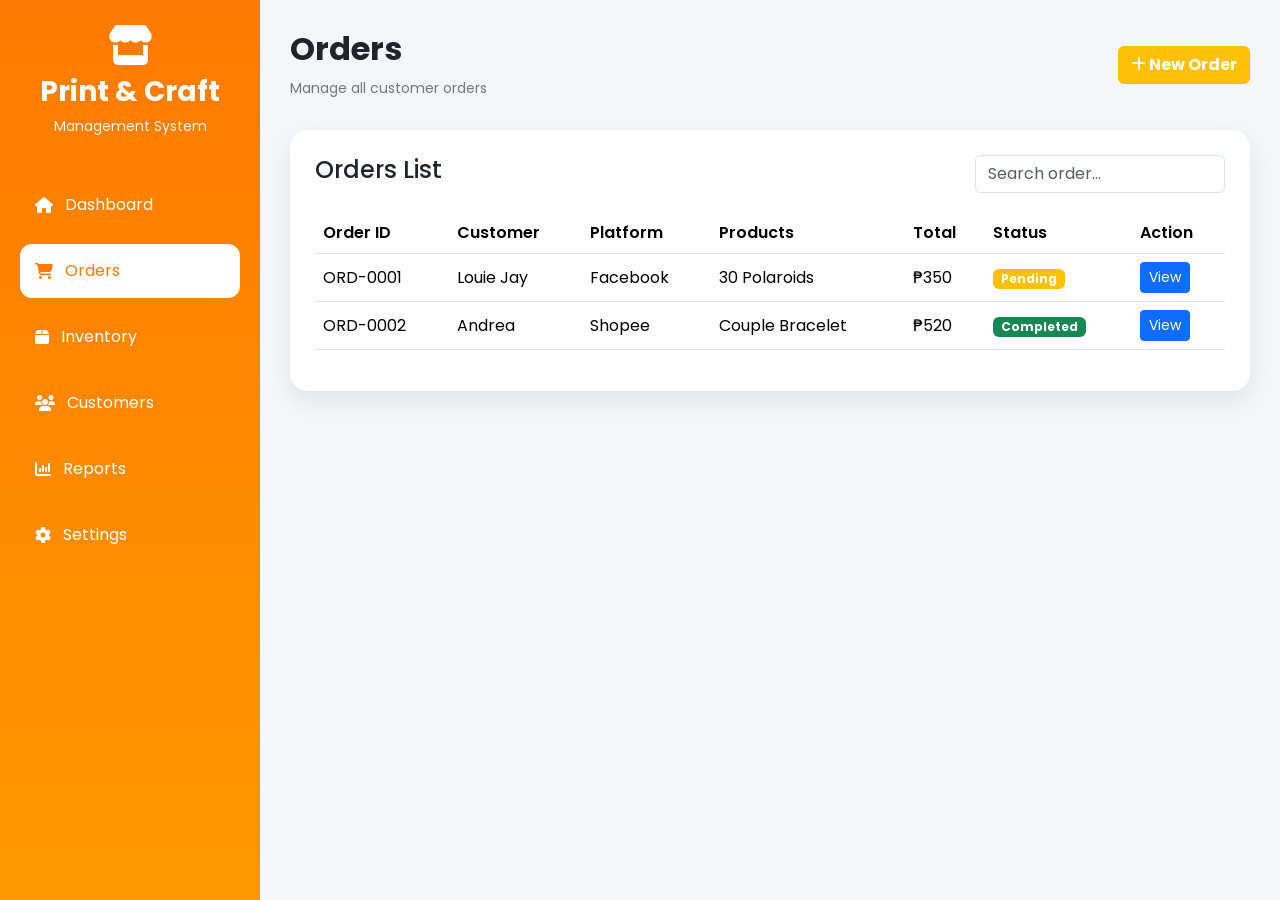
==== orders.html @ 789e7b10 "Create orders.html" ====
<!DOCTYPE html>
<html lang="en">
<head>

<meta charset="UTF-8">
<meta name="viewport" content="width=device-width, initial-scale=1.0">

<title>Orders - Print & Craft</title>

<link href="https://cdn.jsdelivr.net/npm/bootstrap@5.3.7/dist/css/bootstrap.min.css" rel="stylesheet">

<link rel="stylesheet" href="https://cdnjs.cloudflare.com/ajax/libs/font-awesome/6.7.2/css/all.min.css">

<link href="https://fonts.googleapis.com/css2?family=Poppins:wght@300;400;500;600;700&display=swap" rel="stylesheet">

<link rel="stylesheet" href="style.css">

</head>

<body>

<div class="wrapper">

<aside class="sidebar">

<div class="logo">

<i class="fa-solid fa-store"></i>

<h3>Print & Craft</h3>

<span>Management System</span>

</div>

<ul>

<li onclick="location.href='index.html'">
<i class="fa-solid fa-house"></i>
<span>Dashboard</span>
</li>

<li class="active">
<i class="fa-solid fa-cart-shopping"></i>
<span>Orders</span>
</li>

<li onclick="location.href='inventory.html'">
<i class="fa-solid fa-box"></i>
<span>Inventory</span>
</li>

<li onclick="location.href='customers.html'">
<i class="fa-solid fa-users"></i>
<span>Customers</span>
</li>

<li onclick="location.href='reports.html'">
<i class="fa-solid fa-chart-column"></i>
<span>Reports</span>
</li>

<li onclick="location.href='settings.html'">
<i class="fa-solid fa-gear"></i>
<span>Settings</span>
</li>

</ul>

</aside>

<main class="main">

<div class="topbar">

<div>

<h2>Orders</h2>

<small>Manage all customer orders</small>

</div>

<button class="btn btn-warning text-white fw-bold">

<i class="fa-solid fa-plus"></i>

New Order

</button>

</div>

<div class="table-card">

<div class="table-header">

<h4>Orders List</h4>

<input
class="form-control"
style="width:250px"
placeholder="Search order..."
>

</div>

<table class="table table-hover align-middle">

<thead>

<tr>

<th>Order ID</th>

<th>Customer</th>

<th>Platform</th>

<th>Products</th>

<th>Total</th>

<th>Status</th>

<th>Action</th>

</tr>

</thead>

<tbody>

<tr>

<td>ORD-0001</td>

<td>Louie Jay</td>

<td>Facebook</td>

<td>30 Polaroids</td>

<td>₱350</td>

<td>

<span class="badge bg-warning">

Pending

</span>

</td>

<td>

<button class="btn btn-sm btn-primary">

View

</button>

</td>

</tr>

<tr>

<td>ORD-0002</td>

<td>Andrea</td>

<td>Shopee</td>

<td>Couple Bracelet</td>

<td>₱520</td>

<td>

<span class="badge bg-success">

Completed

</span>

</td>

<td>

<button class="btn btn-sm btn-primary">

View

</button>

</td>

</tr>

</tbody>

</table>

</div>

</main>

</div>

</body>
</html>
---- style.css ----
*{
    margin:0;
    padding:0;
    box-sizing:border-box;
    font-family:'Poppins',sans-serif;
}

body{
    background:#f4f6f9;
}

.wrapper{
    display:flex;
    min-height:100vh;
}

/* Sidebar */

.sidebar{
    width:260px;
    background:linear-gradient(180deg,#ff7a00,#ff9800);
    color:white;
    padding:25px 20px;
    position:fixed;
    height:100%;
}

.logo{
    text-align:center;
    margin-bottom:40px;
}

.logo i{
    font-size:40px;
    margin-bottom:10px;
}

.logo h3{
    font-weight:700;
    margin-bottom:5px;
}

.logo span{
    font-size:14px;
    opacity:.9;
}

.sidebar ul{
    list-style:none;
    padding:0;
}

.sidebar li{
    display:flex;
    align-items:center;
    gap:12px;
    padding:15px;
    margin-bottom:12px;
    border-radius:12px;
    cursor:pointer;
    transition:.3s;
}

.sidebar li:hover,
.sidebar li.active{
    background:white;
    color:#ff7a00;
}

/* Main */

.main{
    margin-left:260px;
    width:calc(100% - 260px);
    padding:30px;
}

/* Topbar */

.topbar{
    display:flex;
    justify-content:space-between;
    align-items:center;
    margin-bottom:30px;
}

.topbar h2{
    font-weight:700;
}

.topbar small{
    color:#777;
}

/* Dashboard Cards */

.dashboard-card{
    background:white;
    border-radius:18px;
    padding:25px;
    display:flex;
    justify-content:space-between;
    align-items:center;
    box-shadow:0 10px 25px rgba(0,0,0,.08);
    transition:.3s;
}

.dashboard-card:hover{
    transform:translateY(-5px);
}

.dashboard-card small{
    color:#777;
}

.dashboard-card h3{
    margin-top:10px;
    font-size:32px;
    font-weight:700;
}

.card-icon{
    width:65px;
    height:65px;
    border-radius:50%;
    display:flex;
    justify-content:center;
    align-items:center;
    color:white;
    font-size:26px;
}

.orange{
    background:#ff7a00;
}

.yellow{
    background:#ffc107;
}

.blue{
    background:#0d6efd;
}

.red{
    background:#dc3545;
}

/* Table */

.table-card{
    background:white;
    padding:25px;
    border-radius:18px;
    box-shadow:0 10px 25px rgba(0,0,0,.08);
}

.table-header{
    display:flex;
    justify-content:space-between;
    align-items:center;
    margin-bottom:20px;
}

.table th{
    font-weight:600;
}

.table td{
    vertical-align:middle;
}

/* Responsive */

@media(max-width:991px){

.sidebar{
    width:90px;
}

.sidebar span,
.logo span,
.logo h3{
    display:none;
}

.main{
    margin-left:90px;
    width:calc(100% - 90px);
}

}

@media(max-width:768px){

.topbar{
    flex-direction:column;
    align-items:flex-start;
    gap:20px;
}

.main{
    padding:20px;
}

}
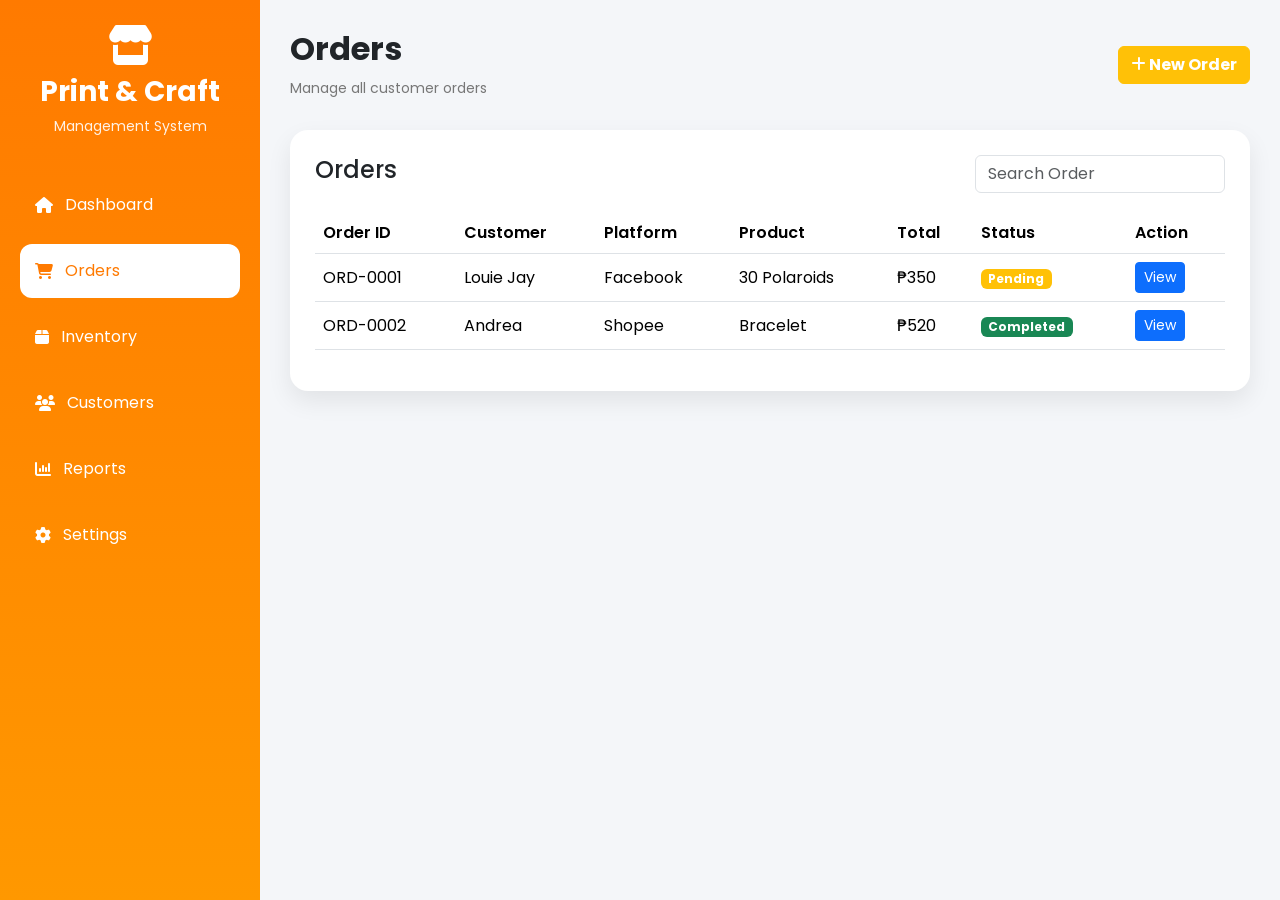
==== commit 0ba0fc4a: "Update orders.html" ====
--- a/orders.html
+++ b/orders.html
@@ -1,19 +1,24 @@
 <!DOCTYPE html>
 <html lang="en">
+
 <head>
 
-<meta charset="UTF-8">
-<meta name="viewport" content="width=device-width, initial-scale=1.0">
-
-<title>Orders - Print & Craft</title>
-
-<link href="https://cdn.jsdelivr.net/npm/bootstrap@5.3.7/dist/css/bootstrap.min.css" rel="stylesheet">
-
-<link rel="stylesheet" href="https://cdnjs.cloudflare.com/ajax/libs/font-awesome/6.7.2/css/all.min.css">
-
-<link href="https://fonts.googleapis.com/css2?family=Poppins:wght@300;400;500;600;700&display=swap" rel="stylesheet">
-
-<link rel="stylesheet" href="style.css">
+    <meta charset="UTF-8">
+
+    <meta name="viewport" content="width=device-width, initial-scale=1.0">
+
+    <title>Orders | Print & Craft Management System</title>
+
+    <link href="https://cdn.jsdelivr.net/npm/bootstrap@5.3.7/dist/css/bootstrap.min.css" rel="stylesheet">
+
+    <link rel="stylesheet"
+        href="https://cdnjs.cloudflare.com/ajax/libs/font-awesome/6.7.2/css/all.min.css">
+
+    <link
+        href="https://fonts.googleapis.com/css2?family=Poppins:wght@300;400;500;600;700&display=swap"
+        rel="stylesheet">
+
+    <link rel="stylesheet" href="style.css">
 
 </head>
 
@@ -21,6 +26,8 @@
 
 <div class="wrapper">
 
+<!-- SIDEBAR -->
+
 <aside class="sidebar">
 
 <div class="logo">
@@ -36,39 +43,59 @@
 <ul>
 
 <li onclick="location.href='index.html'">
+
 <i class="fa-solid fa-house"></i>
+
 <span>Dashboard</span>
+
 </li>
 
 <li class="active">
+
 <i class="fa-solid fa-cart-shopping"></i>
+
 <span>Orders</span>
-</li>
-
-<li onclick="location.href='inventory.html'">
+
+</li>
+
+<li>
+
 <i class="fa-solid fa-box"></i>
+
 <span>Inventory</span>
-</li>
-
-<li onclick="location.href='customers.html'">
+
+</li>
+
+<li>
+
 <i class="fa-solid fa-users"></i>
+
 <span>Customers</span>
-</li>
-
-<li onclick="location.href='reports.html'">
+
+</li>
+
+<li>
+
 <i class="fa-solid fa-chart-column"></i>
+
 <span>Reports</span>
-</li>
-
-<li onclick="location.href='settings.html'">
+
+</li>
+
+<li>
+
 <i class="fa-solid fa-gear"></i>
+
 <span>Settings</span>
+
 </li>
 
 </ul>
 
 </aside>
 
+<!-- MAIN -->
+
 <main class="main">
 
 <div class="topbar">
@@ -81,7 +108,10 @@
 
 </div>
 
-<button class="btn btn-warning text-white fw-bold">
+<button
+class="btn btn-warning text-white fw-bold"
+data-bs-toggle="modal"
+data-bs-target="#newOrderModal">
 
 <i class="fa-solid fa-plus"></i>
 
@@ -95,13 +125,13 @@
 
 <div class="table-header">
 
-<h4>Orders List</h4>
-
-<input
+<h4>Orders</h4>
+
+<input
+type="text"
 class="form-control"
 style="width:250px"
-placeholder="Search order..."
->
+placeholder="Search Order">
 
 </div>
 
@@ -117,7 +147,7 @@
 
 <th>Platform</th>
 
-<th>Products</th>
+<th>Product</th>
 
 <th>Total</th>
 
@@ -129,7 +159,7 @@
 
 </thead>
 
-<tbody>
+<tbody id="ordersTable">
 
 <tr>
 
@@ -155,7 +185,7 @@
 
 <td>
 
-<button class="btn btn-sm btn-primary">
+<button class="btn btn-primary btn-sm">
 
 View
 
@@ -173,7 +203,7 @@
 
 <td>Shopee</td>
 
-<td>Couple Bracelet</td>
+<td>Bracelet</td>
 
 <td>₱520</td>
 
@@ -189,7 +219,7 @@
 
 <td>
 
-<button class="btn btn-sm btn-primary">
+<button class="btn btn-primary btn-sm">
 
 View
 
@@ -204,10 +234,242 @@
 </table>
 
 </div>
-
+<!-- NEW ORDER MODAL -->
+
+<div class="modal fade" id="newOrderModal" tabindex="-1">
+
+<div class="modal-dialog modal-lg">
+
+<div class="modal-content">
+
+<div class="modal-header">
+
+<h5 class="modal-title">
+
+<i class="fa-solid fa-cart-shopping"></i>
+
+New Order
+
+</h5>
+
+<button
+type="button"
+class="btn-close"
+data-bs-dismiss="modal">
+</button>
+
+</div>
+
+<div class="modal-body">
+
+<div class="row">
+
+<div class="col-md-6 mb-3">
+
+<label class="form-label">
+
+Customer Name
+
+</label>
+
+<input
+id="customerName"
+type="text"
+class="form-control"
+placeholder="Enter customer name">
+
+</div>
+
+<div class="col-md-6 mb-3">
+
+<label class="form-label">
+
+Phone Number
+
+</label>
+
+<input
+id="phoneNumber"
+type="text"
+class="form-control"
+placeholder="09XXXXXXXXX">
+
+</div>
+
+<div class="col-md-6 mb-3">
+
+<label class="form-label">
+
+Platform
+
+</label>
+
+<select
+id="platform"
+class="form-select">
+
+<option>Facebook</option>
+
+<option>Shopee</option>
+
+<option>Walk-in</option>
+
+</select>
+
+</div>
+
+<div class="col-md-6 mb-3">
+
+<label class="form-label">
+
+Product
+
+</label>
+
+<input
+id="product"
+type="text"
+class="form-control"
+placeholder="Example: 30 Polaroids">
+
+</div>
+
+<div class="col-md-4 mb-3">
+
+<label class="form-label">
+
+Quantity
+
+</label>
+
+<input
+id="quantity"
+type="number"
+class="form-control">
+
+</div>
+
+<div class="col-md-4 mb-3">
+
+<label class="form-label">
+
+Total Price
+
+</label>
+
+<input
+id="price"
+type="number"
+class="form-control">
+
+</div>
+
+<div class="col-md-4 mb-3">
+
+<label class="form-label">
+
+Payment
+
+</label>
+
+<select
+id="payment"
+class="form-select">
+
+<option>Paid</option>
+
+<option>Unpaid</option>
+
+</select>
+
+</div>
+
+<div class="col-md-12 mb-3">
+
+<label class="form-label">
+
+Production Status
+
+</label>
+
+<select
+id="status"
+class="form-select">
+
+<option>Waiting for Photos</option>
+
+<option>Layout</option>
+
+<option>Printing</option>
+
+<option>Cutting</option>
+
+<option>Packing</option>
+
+<option>Ready</option>
+
+<option>Completed</option>
+
+</select>
+
+</div>
+
+<div class="col-md-12">
+
+<label class="form-label">
+
+Notes
+
+</label>
+
+<textarea
+id="notes"
+rows="3"
+class="form-control"
+placeholder="Optional notes..."></textarea>
+
+</div>
+
+</div>
+
+</div>
+
+<div class="modal-footer">
+
+<button
+type="button"
+class="btn btn-secondary"
+data-bs-dismiss="modal">
+
+Cancel
+
+</button>
+
+<button
+type="button"
+class="btn btn-warning text-white"
+id="saveOrderBtn">
+
+<i class="fa-solid fa-floppy-disk"></i>
+
+Save Order
+
+</button>
+
+</div>
+
+</div>
+
+</div>
+
+</div>
 </main>
 
 </div>
+
+<script src="orders.js"></script>
+
+<script src="https://cdn.jsdelivr.net/npm/bootstrap@5.3.7/dist/js/bootstrap.bundle.min.js"></script>
 
 </body>
 </html>
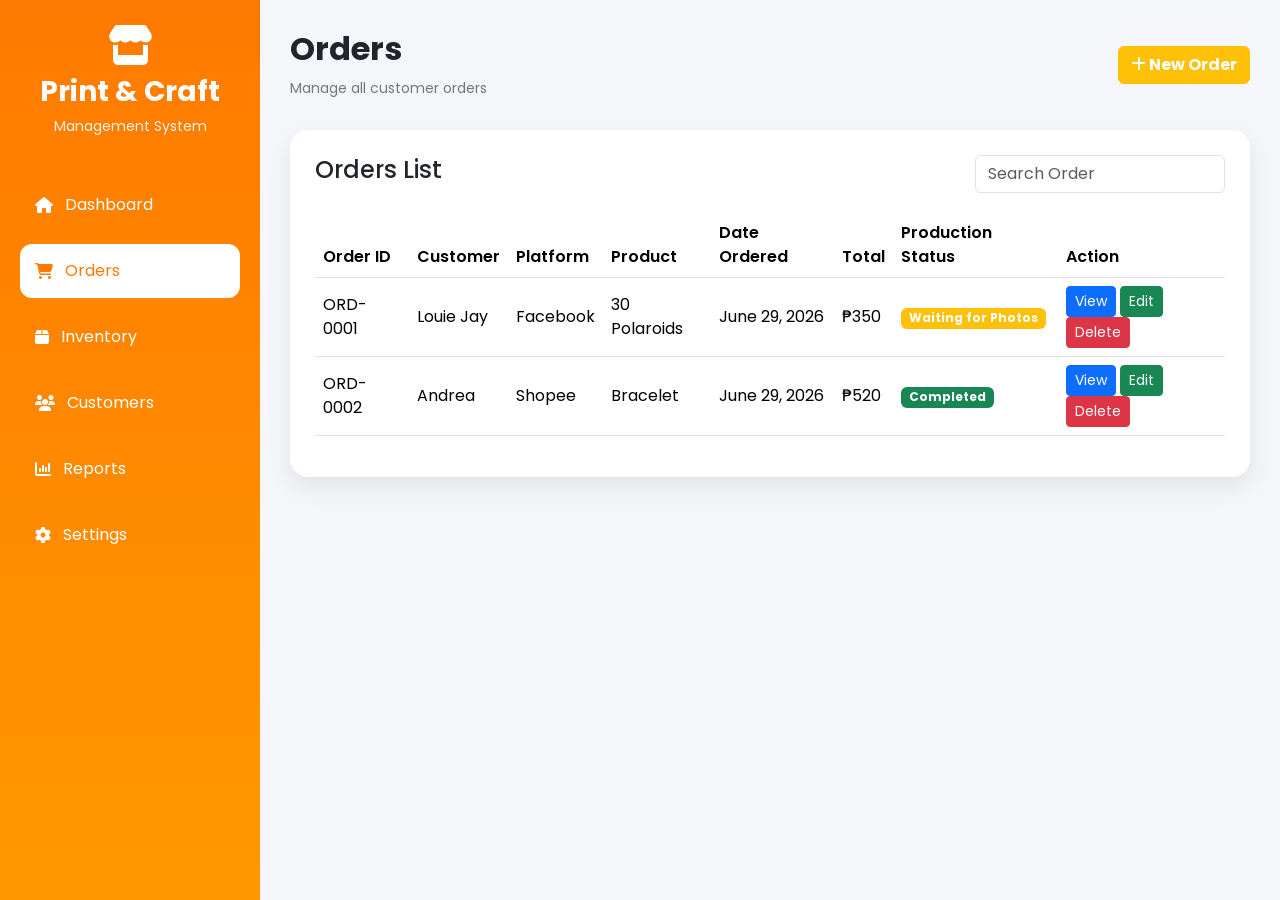
==== commit 3b81ed02: "Update orders.html" ====
--- a/orders.html
+++ b/orders.html
@@ -3,22 +3,19 @@
 
 <head>
 
-    <meta charset="UTF-8">
-
-    <meta name="viewport" content="width=device-width, initial-scale=1.0">
-
-    <title>Orders | Print & Craft Management System</title>
-
-    <link href="https://cdn.jsdelivr.net/npm/bootstrap@5.3.7/dist/css/bootstrap.min.css" rel="stylesheet">
-
-    <link rel="stylesheet"
-        href="https://cdnjs.cloudflare.com/ajax/libs/font-awesome/6.7.2/css/all.min.css">
-
-    <link
-        href="https://fonts.googleapis.com/css2?family=Poppins:wght@300;400;500;600;700&display=swap"
-        rel="stylesheet">
-
-    <link rel="stylesheet" href="style.css">
+<meta charset="UTF-8">
+
+<meta name="viewport" content="width=device-width, initial-scale=1.0">
+
+<title>Orders | Print & Craft Management System</title>
+
+<link href="https://cdn.jsdelivr.net/npm/bootstrap@5.3.7/dist/css/bootstrap.min.css" rel="stylesheet">
+
+<link rel="stylesheet" href="https://cdnjs.cloudflare.com/ajax/libs/font-awesome/6.7.2/css/all.min.css">
+
+<link href="https://fonts.googleapis.com/css2?family=Poppins:wght@300;400;500;600;700&display=swap" rel="stylesheet">
+
+<link rel="stylesheet" href="style.css">
 
 </head>
 
@@ -26,8 +23,6 @@
 
 <div class="wrapper">
 
-<!-- SIDEBAR -->
-
 <aside class="sidebar">
 
 <div class="logo">
@@ -93,8 +88,6 @@
 </ul>
 
 </aside>
-
-<!-- MAIN -->
 
 <main class="main">
 
@@ -125,9 +118,10 @@
 
 <div class="table-header">
 
-<h4>Orders</h4>
-
-<input
+<h4>Orders List</h4>
+
+<input
+id="searchInput"
 type="text"
 class="form-control"
 style="width:250px"
@@ -149,9 +143,11 @@
 
 <th>Product</th>
 
+<th>Date Ordered</th>
+
 <th>Total</th>
 
-<th>Status</th>
+<th>Production Status</th>
 
 <th>Action</th>
 
@@ -171,13 +167,15 @@
 
 <td>30 Polaroids</td>
 
+<td>June 29, 2026</td>
+
 <td>₱350</td>
 
 <td>
 
 <span class="badge bg-warning">
 
-Pending
+Waiting for Photos
 
 </span>
 
@@ -185,12 +183,30 @@
 
 <td>
 
-<button class="btn btn-primary btn-sm">
+<button
+class="btn btn-primary btn-sm"
+onclick="viewOrder(this)">
 
 View
 
 </button>
 
+<button
+class="btn btn-success btn-sm"
+onclick="editOrder(this)">
+
+Edit
+
+</button>
+
+<button
+class="btn btn-danger btn-sm"
+onclick="deleteOrder(this)">
+
+Delete
+
+</button>
+
 </td>
 
 </tr>
@@ -205,6 +221,8 @@
 
 <td>Bracelet</td>
 
+<td>June 29, 2026</td>
+
 <td>₱520</td>
 
 <td>
@@ -219,21 +237,39 @@
 
 <td>
 
-<button class="btn btn-primary btn-sm">
+<button
+class="btn btn-primary btn-sm"
+onclick="viewOrder(this)">
 
 View
 
 </button>
 
+<button
+class="btn btn-success btn-sm"
+onclick="editOrder(this)">
+
+Edit
+
+</button>
+
+<button
+class="btn btn-danger btn-sm"
+onclick="deleteOrder(this)">
+
+Delete
+
+</button>
+
 </td>
 
 </tr>
-
 </tbody>
 
 </table>
 
 </div>
+
 <!-- NEW ORDER MODAL -->
 
 <div class="modal fade" id="newOrderModal" tabindex="-1">
@@ -275,8 +311,7 @@
 <input
 id="customerName"
 type="text"
-class="form-control"
-placeholder="Enter customer name">
+class="form-control">
 
 </div>
 
@@ -291,8 +326,7 @@
 <input
 id="phoneNumber"
 type="text"
-class="form-control"
-placeholder="09XXXXXXXXX">
+class="form-control">
 
 </div>
 
@@ -329,8 +363,7 @@
 <input
 id="product"
 type="text"
-class="form-control"
-placeholder="Example: 30 Polaroids">
+class="form-control">
 
 </div>
 
@@ -368,19 +401,14 @@
 
 <label class="form-label">
 
-Payment
-
-</label>
-
-<select
-id="payment"
-class="form-select">
-
-<option>Paid</option>
-
-<option>Unpaid</option>
-
-</select>
+Date Ordered
+
+</label>
+
+<input
+id="dateOrdered"
+type="date"
+class="form-control">
 
 </div>
 
@@ -414,7 +442,7 @@
 
 </div>
 
-<div class="col-md-12">
+<div class="col-md-12 mb-3">
 
 <label class="form-label">
 
@@ -425,8 +453,7 @@
 <textarea
 id="notes"
 rows="3"
-class="form-control"
-placeholder="Optional notes..."></textarea>
+class="form-control"></textarea>
 
 </div>
 
@@ -437,7 +464,6 @@
 <div class="modal-footer">
 
 <button
-type="button"
 class="btn btn-secondary"
 data-bs-dismiss="modal">
 
@@ -446,11 +472,331 @@
 </button>
 
 <button
+id="saveOrderBtn"
+class="btn btn-warning text-white">
+
+Save Order
+
+</button>
+
+</div>
+
+</div>
+
+</div>
+
+</div>
+
+<!-- VIEW / EDIT ORDER MODAL -->
+
+<div class="modal fade" id="viewModal" tabindex="-1">
+
+<div class="modal-dialog modal-lg">
+
+<div class="modal-content">
+
+<div class="modal-header">
+
+<h5 class="modal-title">
+
+Order Details
+
+</h5>
+
+<button
 type="button"
-class="btn btn-warning text-white"
-id="saveOrderBtn">
-
-<i class="fa-solid fa-floppy-disk"></i>
+class="btn-close"
+data-bs-dismiss="modal">
+</button>
+
+</div>
+
+<div class="modal-body">
+
+<div class="mb-3">
+
+<label>Customer</label>
+
+<input
+id="editCustomer"
+class="form-control">
+
+</div>
+
+<div class="mb-3">
+
+<label>Production Status</label>
+
+<select
+id="editStatus"
+class="form-select">
+
+<option>Waiting for Photos</option>
+
+<option>Layout</option>
+
+<option>Printing</option>
+
+<option>Cutting</option>
+
+<option>Packing</option>
+
+<option>Ready</option>
+
+<option>Completed</option>
+
+</select>
+
+</div>
+
+<div class="mb-3">
+
+<label>Date Ordered</label>
+
+<input
+id="editDate"
+type="date"
+class="form-control">
+
+</div>
+
+</div>
+
+<div class="modal-footer">
+
+<button
+class="btn btn-danger"
+id="deleteOrderBtn">
+
+Delete
+
+</button>
+
+<button
+class="btn btn-success"
+id="updateOrderBtn">
+
+Save Changes
+
+</button>
+
+</div>
+
+</div>
+
+</div>
+
+</div>
+</tbody>
+
+</table>
+
+</div>
+
+<!-- NEW ORDER MODAL -->
+
+<div class="modal fade" id="newOrderModal" tabindex="-1">
+
+<div class="modal-dialog modal-lg">
+
+<div class="modal-content">
+
+<div class="modal-header">
+
+<h5 class="modal-title">
+
+<i class="fa-solid fa-cart-shopping"></i>
+
+New Order
+
+</h5>
+
+<button
+type="button"
+class="btn-close"
+data-bs-dismiss="modal">
+</button>
+
+</div>
+
+<div class="modal-body">
+
+<div class="row">
+
+<div class="col-md-6 mb-3">
+
+<label class="form-label">
+
+Customer Name
+
+</label>
+
+<input
+id="customerName"
+type="text"
+class="form-control">
+
+</div>
+
+<div class="col-md-6 mb-3">
+
+<label class="form-label">
+
+Phone Number
+
+</label>
+
+<input
+id="phoneNumber"
+type="text"
+class="form-control">
+
+</div>
+
+<div class="col-md-6 mb-3">
+
+<label class="form-label">
+
+Platform
+
+</label>
+
+<select
+id="platform"
+class="form-select">
+
+<option>Facebook</option>
+
+<option>Shopee</option>
+
+<option>Walk-in</option>
+
+</select>
+
+</div>
+
+<div class="col-md-6 mb-3">
+
+<label class="form-label">
+
+Product
+
+</label>
+
+<input
+id="product"
+type="text"
+class="form-control">
+
+</div>
+
+<div class="col-md-4 mb-3">
+
+<label class="form-label">
+
+Quantity
+
+</label>
+
+<input
+id="quantity"
+type="number"
+class="form-control">
+
+</div>
+
+<div class="col-md-4 mb-3">
+
+<label class="form-label">
+
+Total Price
+
+</label>
+
+<input
+id="price"
+type="number"
+class="form-control">
+
+</div>
+
+<div class="col-md-4 mb-3">
+
+<label class="form-label">
+
+Date Ordered
+
+</label>
+
+<input
+id="dateOrdered"
+type="date"
+class="form-control">
+
+</div>
+
+<div class="col-md-12 mb-3">
+
+<label class="form-label">
+
+Production Status
+
+</label>
+
+<select
+id="status"
+class="form-select">
+
+<option>Waiting for Photos</option>
+
+<option>Layout</option>
+
+<option>Printing</option>
+
+<option>Cutting</option>
+
+<option>Packing</option>
+
+<option>Ready</option>
+
+<option>Completed</option>
+
+</select>
+
+</div>
+
+<div class="col-md-12 mb-3">
+
+<label class="form-label">
+
+Notes
+
+</label>
+
+<textarea
+id="notes"
+rows="3"
+class="form-control"></textarea>
+
+</div>
+
+</div>
+
+</div>
+
+<div class="modal-footer">
+
+<button
+class="btn btn-secondary"
+data-bs-dismiss="modal">
+
+Cancel
+
+</button>
+
+<button
+id="saveOrderBtn"
+class="btn btn-warning text-white">
 
 Save Order
 
@@ -463,13 +809,104 @@
 </div>
 
 </div>
-</main>
-
-</div>
-
-<script src="orders.js"></script>
-
-<script src="https://cdn.jsdelivr.net/npm/bootstrap@5.3.7/dist/js/bootstrap.bundle.min.js"></script>
-
-</body>
-</html>
+
+<!-- VIEW / EDIT ORDER MODAL -->
+
+<div class="modal fade" id="viewModal" tabindex="-1">
+
+<div class="modal-dialog modal-lg">
+
+<div class="modal-content">
+
+<div class="modal-header">
+
+<h5 class="modal-title">
+
+Order Details
+
+</h5>
+
+<button
+type="button"
+class="btn-close"
+data-bs-dismiss="modal">
+</button>
+
+</div>
+
+<div class="modal-body">
+
+<div class="mb-3">
+
+<label>Customer</label>
+
+<input
+id="editCustomer"
+class="form-control">
+
+</div>
+
+<div class="mb-3">
+
+<label>Production Status</label>
+
+<select
+id="editStatus"
+class="form-select">
+
+<option>Waiting for Photos</option>
+
+<option>Layout</option>
+
+<option>Printing</option>
+
+<option>Cutting</option>
+
+<option>Packing</option>
+
+<option>Ready</option>
+
+<option>Completed</option>
+
+</select>
+
+</div>
+
+<div class="mb-3">
+
+<label>Date Ordered</label>
+
+<input
+id="editDate"
+type="date"
+class="form-control">
+
+</div>
+
+</div>
+
+<div class="modal-footer">
+
+<button
+class="btn btn-danger"
+id="deleteOrderBtn">
+
+Delete
+
+</button>
+
+<button
+class="btn btn-success"
+id="updateOrderBtn">
+
+Save Changes
+
+</button>
+
+</div>
+
+</div>
+
+</div>
+
+</div>
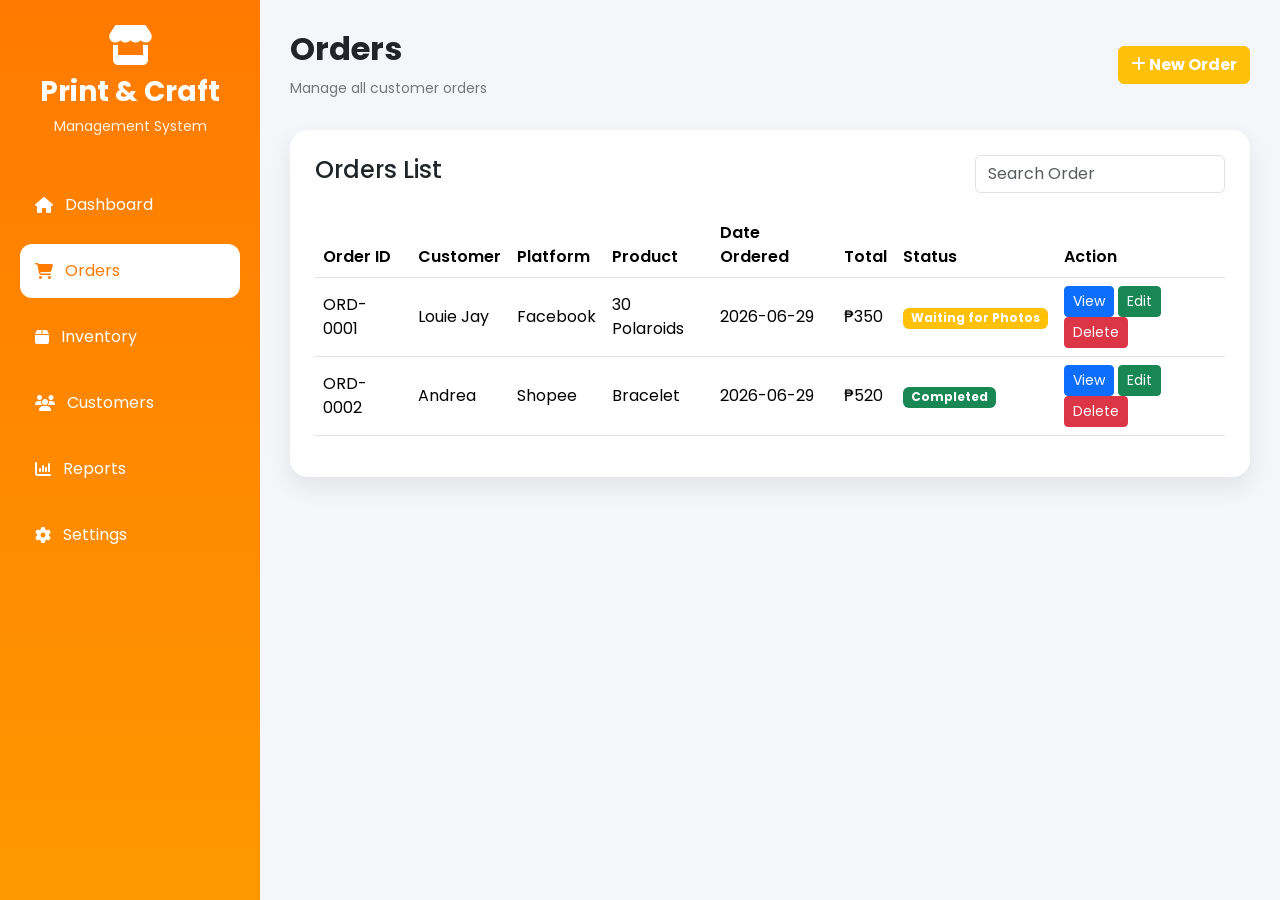
==== commit a7e08d8d: "Update orders.html" ====
--- a/orders.html
+++ b/orders.html
@@ -23,6 +23,8 @@
 
 <div class="wrapper">
 
+<!-- SIDEBAR -->
+
 <aside class="sidebar">
 
 <div class="logo">
@@ -53,7 +55,7 @@
 
 </li>
 
-<li>
+<li onclick="location.href='inventory.html'">
 
 <i class="fa-solid fa-box"></i>
 
@@ -61,7 +63,7 @@
 
 </li>
 
-<li>
+<li onclick="location.href='customers.html'">
 
 <i class="fa-solid fa-users"></i>
 
@@ -69,7 +71,7 @@
 
 </li>
 
-<li>
+<li onclick="location.href='reports.html'">
 
 <i class="fa-solid fa-chart-column"></i>
 
@@ -77,7 +79,7 @@
 
 </li>
 
-<li>
+<li onclick="location.href='settings.html'">
 
 <i class="fa-solid fa-gear"></i>
 
@@ -89,6 +91,8 @@
 
 </aside>
 
+<!-- MAIN -->
+
 <main class="main">
 
 <div class="topbar">
@@ -102,8 +106,11 @@
 </div>
 
 <button
+
 class="btn btn-warning text-white fw-bold"
+
 data-bs-toggle="modal"
+
 data-bs-target="#newOrderModal">
 
 <i class="fa-solid fa-plus"></i>
@@ -114,6 +121,8 @@
 
 </div>
 
+<!-- TABLE -->
+
 <div class="table-card">
 
 <div class="table-header">
@@ -121,10 +130,15 @@
 <h4>Orders List</h4>
 
 <input
+
 id="searchInput"
+
 type="text"
+
 class="form-control"
+
 style="width:250px"
+
 placeholder="Search Order">
 
 </div>
@@ -147,7 +161,7 @@
 
 <th>Total</th>
 
-<th>Production Status</th>
+<th>Status</th>
 
 <th>Action</th>
 
@@ -167,7 +181,7 @@
 
 <td>30 Polaroids</td>
 
-<td>June 29, 2026</td>
+<td>2026-06-29</td>
 
 <td>₱350</td>
 
@@ -184,7 +198,9 @@
 <td>
 
 <button
+
 class="btn btn-primary btn-sm"
+
 onclick="viewOrder(this)">
 
 View
@@ -192,7 +208,9 @@
 </button>
 
 <button
+
 class="btn btn-success btn-sm"
+
 onclick="editOrder(this)">
 
 Edit
@@ -200,7 +218,9 @@
 </button>
 
 <button
+
 class="btn btn-danger btn-sm"
+
 onclick="deleteOrder(this)">
 
 Delete
@@ -221,7 +241,7 @@
 
 <td>Bracelet</td>
 
-<td>June 29, 2026</td>
+<td>2026-06-29</td>
 
 <td>₱520</td>
 
@@ -238,7 +258,9 @@
 <td>
 
 <button
+
 class="btn btn-primary btn-sm"
+
 onclick="viewOrder(this)">
 
 View
@@ -246,7 +268,9 @@
 </button>
 
 <button
+
 class="btn btn-success btn-sm"
+
 onclick="editOrder(this)">
 
 Edit
@@ -254,7 +278,9 @@
 </button>
 
 <button
+
 class="btn btn-danger btn-sm"
+
 onclick="deleteOrder(this)">
 
 Delete
@@ -264,6 +290,7 @@
 </td>
 
 </tr>
+
 </tbody>
 
 </table>
@@ -289,9 +316,13 @@
 </h5>
 
 <button
+
 type="button"
+
 class="btn-close"
+
 data-bs-dismiss="modal">
+
 </button>
 
 </div>
@@ -302,45 +333,25 @@
 
 <div class="col-md-6 mb-3">
 
-<label class="form-label">
-
-Customer Name
-
-</label>
-
-<input
-id="customerName"
-type="text"
-class="form-control">
+<label>Customer Name</label>
+
+<input id="customerName" class="form-control">
 
 </div>
 
 <div class="col-md-6 mb-3">
 
-<label class="form-label">
-
-Phone Number
-
-</label>
-
-<input
-id="phoneNumber"
-type="text"
-class="form-control">
+<label>Phone Number</label>
+
+<input id="phoneNumber" class="form-control">
 
 </div>
 
 <div class="col-md-6 mb-3">
 
-<label class="form-label">
-
-Platform
-
-</label>
-
-<select
-id="platform"
-class="form-select">
+<label>Platform</label>
+
+<select id="platform" class="form-select">
 
 <option>Facebook</option>
 
@@ -354,26 +365,17 @@
 
 <div class="col-md-6 mb-3">
 
-<label class="form-label">
-
-Product
-
-</label>
-
-<input
-id="product"
-type="text"
-class="form-control">
+<label>Product</label>
+
+<input id="product" class="form-control">
+
+</div>
 
 </div>
 
 <div class="col-md-4 mb-3">
 
-<label class="form-label">
-
-Quantity
-
-</label>
+<label>Quantity</label>
 
 <input
 id="quantity"
@@ -384,11 +386,7 @@
 
 <div class="col-md-4 mb-3">
 
-<label class="form-label">
-
-Total Price
-
-</label>
+<label>Total Price</label>
 
 <input
 id="price"
@@ -399,11 +397,7 @@
 
 <div class="col-md-4 mb-3">
 
-<label class="form-label">
-
-Date Ordered
-
-</label>
+<label>Date Ordered</label>
 
 <input
 id="dateOrdered"
@@ -414,11 +408,7 @@
 
 <div class="col-md-12 mb-3">
 
-<label class="form-label">
-
-Production Status
-
-</label>
+<label>Production Status</label>
 
 <select
 id="status"
@@ -434,7 +424,7 @@
 
 <option>Packing</option>
 
-<option>Ready</option>
+<option>Ready for Pickup</option>
 
 <option>Completed</option>
 
@@ -444,11 +434,7 @@
 
 <div class="col-md-12 mb-3">
 
-<label class="form-label">
-
-Notes
-
-</label>
+<label>Notes</label>
 
 <textarea
 id="notes"
@@ -487,24 +473,22 @@
 
 </div>
 
-<!-- VIEW / EDIT ORDER MODAL -->
-
-<div class="modal fade" id="viewModal" tabindex="-1">
-
-<div class="modal-dialog modal-lg">
+<!-- VIEW / EDIT ORDER -->
+
+<div
+class="modal fade"
+id="viewModal"
+tabindex="-1">
+
+<div class="modal-dialog">
 
 <div class="modal-content">
 
 <div class="modal-header">
 
-<h5 class="modal-title">
-
-Order Details
-
-</h5>
-
-<button
-type="button"
+<h5>Order Details</h5>
+
+<button
 class="btn-close"
 data-bs-dismiss="modal">
 </button>
@@ -515,37 +499,11 @@
 
 <div class="mb-3">
 
-<label>Customer</label>
+<label>Customer Name</label>
 
 <input
 id="editCustomer"
 class="form-control">
-
-</div>
-
-<div class="mb-3">
-
-<label>Production Status</label>
-
-<select
-id="editStatus"
-class="form-select">
-
-<option>Waiting for Photos</option>
-
-<option>Layout</option>
-
-<option>Printing</option>
-
-<option>Cutting</option>
-
-<option>Packing</option>
-
-<option>Ready</option>
-
-<option>Completed</option>
-
-</select>
 
 </div>
 
@@ -560,292 +518,6 @@
 
 </div>
 
-</div>
-
-<div class="modal-footer">
-
-<button
-class="btn btn-danger"
-id="deleteOrderBtn">
-
-Delete
-
-</button>
-
-<button
-class="btn btn-success"
-id="updateOrderBtn">
-
-Save Changes
-
-</button>
-
-</div>
-
-</div>
-
-</div>
-
-</div>
-</tbody>
-
-</table>
-
-</div>
-
-<!-- NEW ORDER MODAL -->
-
-<div class="modal fade" id="newOrderModal" tabindex="-1">
-
-<div class="modal-dialog modal-lg">
-
-<div class="modal-content">
-
-<div class="modal-header">
-
-<h5 class="modal-title">
-
-<i class="fa-solid fa-cart-shopping"></i>
-
-New Order
-
-</h5>
-
-<button
-type="button"
-class="btn-close"
-data-bs-dismiss="modal">
-</button>
-
-</div>
-
-<div class="modal-body">
-
-<div class="row">
-
-<div class="col-md-6 mb-3">
-
-<label class="form-label">
-
-Customer Name
-
-</label>
-
-<input
-id="customerName"
-type="text"
-class="form-control">
-
-</div>
-
-<div class="col-md-6 mb-3">
-
-<label class="form-label">
-
-Phone Number
-
-</label>
-
-<input
-id="phoneNumber"
-type="text"
-class="form-control">
-
-</div>
-
-<div class="col-md-6 mb-3">
-
-<label class="form-label">
-
-Platform
-
-</label>
-
-<select
-id="platform"
-class="form-select">
-
-<option>Facebook</option>
-
-<option>Shopee</option>
-
-<option>Walk-in</option>
-
-</select>
-
-</div>
-
-<div class="col-md-6 mb-3">
-
-<label class="form-label">
-
-Product
-
-</label>
-
-<input
-id="product"
-type="text"
-class="form-control">
-
-</div>
-
-<div class="col-md-4 mb-3">
-
-<label class="form-label">
-
-Quantity
-
-</label>
-
-<input
-id="quantity"
-type="number"
-class="form-control">
-
-</div>
-
-<div class="col-md-4 mb-3">
-
-<label class="form-label">
-
-Total Price
-
-</label>
-
-<input
-id="price"
-type="number"
-class="form-control">
-
-</div>
-
-<div class="col-md-4 mb-3">
-
-<label class="form-label">
-
-Date Ordered
-
-</label>
-
-<input
-id="dateOrdered"
-type="date"
-class="form-control">
-
-</div>
-
-<div class="col-md-12 mb-3">
-
-<label class="form-label">
-
-Production Status
-
-</label>
-
-<select
-id="status"
-class="form-select">
-
-<option>Waiting for Photos</option>
-
-<option>Layout</option>
-
-<option>Printing</option>
-
-<option>Cutting</option>
-
-<option>Packing</option>
-
-<option>Ready</option>
-
-<option>Completed</option>
-
-</select>
-
-</div>
-
-<div class="col-md-12 mb-3">
-
-<label class="form-label">
-
-Notes
-
-</label>
-
-<textarea
-id="notes"
-rows="3"
-class="form-control"></textarea>
-
-</div>
-
-</div>
-
-</div>
-
-<div class="modal-footer">
-
-<button
-class="btn btn-secondary"
-data-bs-dismiss="modal">
-
-Cancel
-
-</button>
-
-<button
-id="saveOrderBtn"
-class="btn btn-warning text-white">
-
-Save Order
-
-</button>
-
-</div>
-
-</div>
-
-</div>
-
-</div>
-
-<!-- VIEW / EDIT ORDER MODAL -->
-
-<div class="modal fade" id="viewModal" tabindex="-1">
-
-<div class="modal-dialog modal-lg">
-
-<div class="modal-content">
-
-<div class="modal-header">
-
-<h5 class="modal-title">
-
-Order Details
-
-</h5>
-
-<button
-type="button"
-class="btn-close"
-data-bs-dismiss="modal">
-</button>
-
-</div>
-
-<div class="modal-body">
-
-<div class="mb-3">
-
-<label>Customer</label>
-
-<input
-id="editCustomer"
-class="form-control">
-
-</div>
-
 <div class="mb-3">
 
 <label>Production Status</label>
@@ -864,7 +536,7 @@
 
 <option>Packing</option>
 
-<option>Ready</option>
+<option>Ready for Pickup</option>
 
 <option>Completed</option>
 
@@ -872,32 +544,21 @@
 
 </div>
 
-<div class="mb-3">
-
-<label>Date Ordered</label>
-
-<input
-id="editDate"
-type="date"
-class="form-control">
-
-</div>
-
 </div>
 
 <div class="modal-footer">
 
 <button
-class="btn btn-danger"
-id="deleteOrderBtn">
+id="deleteOrderBtn"
+class="btn btn-danger">
 
 Delete
 
 </button>
 
 <button
-class="btn btn-success"
-id="updateOrderBtn">
+id="updateOrderBtn"
+class="btn btn-success">
 
 Save Changes
 
@@ -910,3 +571,18 @@
 </div>
 
 </div>
+</main>
+
+</div>
+
+<!-- Bootstrap -->
+
+<script src="https://cdn.jsdelivr.net/npm/bootstrap@5.3.7/dist/js/bootstrap.bundle.min.js"></script>
+
+<!-- Orders -->
+
+<script type="module" src="orders.js"></script>
+
+</body>
+
+</html>
